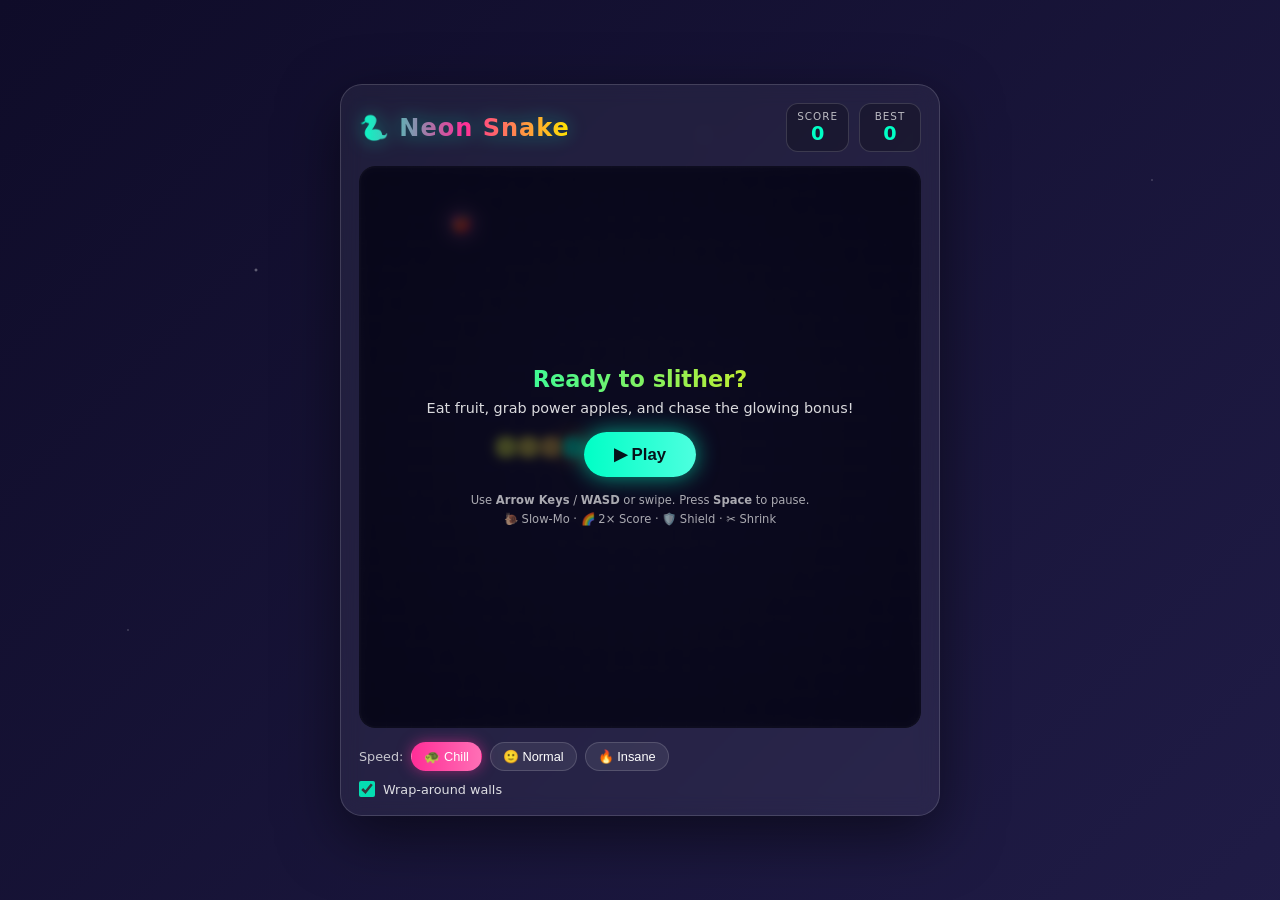
==== index.html @ bd268aad "Add files via upload" ====
<!DOCTYPE html>
<html lang="en">
<head>
  <meta charset="UTF-8" />
  <meta name="viewport" content="width=device-width, initial-scale=1.0" />
  <title>🐍 Neon Snake</title>
  <link rel="stylesheet" href="style.css" />
</head>
<body>
  <div class="stars"></div>

  <div class="game-wrap">
    <header class="topbar">
      <h1 class="title">🐍 Neon Snake</h1>
      <div class="scores">
        <div class="score-box">
          <span class="label">Score</span>
          <span id="score">0</span>
        </div>
        <div class="score-box">
          <span class="label">Best</span>
          <span id="best">0</span>
        </div>
      </div>
    </header>

    <div id="powerbar" class="powerbar"></div>

    <div class="canvas-holder">
      <canvas id="board" width="600" height="600"></canvas>

      <!-- Overlay screens -->
      <div id="overlay" class="overlay">
        <div class="overlay-card">
          <h2 id="overlay-title">Ready to slither?</h2>
          <p id="overlay-text">Eat fruit, grab power apples, and chase the glowing bonus!</p>
          <button id="start-btn" class="btn">▶ Play</button>
          <div class="hint">
            Use <b>Arrow Keys</b> / <b>WASD</b> or swipe. Press <b>Space</b> to pause.<br />
            🐌 Slow-Mo · 🌈 2× Score · 🛡️ Shield · ✂️ Shrink
          </div>
        </div>
      </div>
    </div>

    <div class="controls">
      <div class="mode-row">
        <span class="mode-label">Speed:</span>
        <button class="chip active" data-speed="140">🐢 Chill</button>
        <button class="chip" data-speed="100">🙂 Normal</button>
        <button class="chip" data-speed="65">🔥 Insane</button>
      </div>
      <div class="mode-row">
        <label class="toggle">
          <input type="checkbox" id="wrap-toggle" checked />
          <span>Wrap-around walls</span>
        </label>
      </div>
    </div>

    <!-- On-screen D-pad for touch -->
    <div class="dpad">
      <button class="dbtn up" data-dir="up">▲</button>
      <div class="dpad-mid">
        <button class="dbtn left" data-dir="left">◄</button>
        <button class="dbtn right" data-dir="right">►</button>
      </div>
      <button class="dbtn down" data-dir="down">▼</button>
    </div>
  </div>

  <script src="script.js"></script>
</body>
</html>
---- style.css ----
:root {
  --bg1: #0f0c29;
  --bg2: #302b63;
  --bg3: #24243e;
  --neon: #00ffc6;
  --neon2: #ff2e97;
  --accent: #ffe600;
  --panel: rgba(255, 255, 255, 0.06);
  --panel-border: rgba(255, 255, 255, 0.15);
}

* { box-sizing: border-box; margin: 0; padding: 0; }

body {
  min-height: 100vh;
  font-family: "Trebuchet MS", "Segoe UI", system-ui, sans-serif;
  color: #fff;
  display: flex;
  align-items: center;
  justify-content: center;
  overflow: hidden;
  background: linear-gradient(135deg, var(--bg1), var(--bg2), var(--bg3));
  background-size: 400% 400%;
  animation: bgShift 18s ease infinite;
}

@keyframes bgShift {
  0%   { background-position: 0% 50%; }
  50%  { background-position: 100% 50%; }
  100% { background-position: 0% 50%; }
}

/* Twinkling star field */
.stars {
  position: fixed;
  inset: 0;
  background-image:
    radial-gradient(2px 2px at 20% 30%, #fff, transparent),
    radial-gradient(2px 2px at 70% 60%, #fff, transparent),
    radial-gradient(1px 1px at 40% 80%, #fff, transparent),
    radial-gradient(1px 1px at 90% 20%, #fff, transparent),
    radial-gradient(2px 2px at 55% 15%, #fff, transparent),
    radial-gradient(1px 1px at 10% 70%, #fff, transparent);
  opacity: 0.5;
  animation: twinkle 4s ease-in-out infinite alternate;
  pointer-events: none;
}
@keyframes twinkle { from { opacity: 0.25; } to { opacity: 0.7; } }

.game-wrap {
  position: relative;
  z-index: 1;
  width: min(94vw, 600px);
  padding: 18px;
  border-radius: 22px;
  background: var(--panel);
  border: 1px solid var(--panel-border);
  backdrop-filter: blur(10px);
  box-shadow: 0 20px 60px rgba(0, 0, 0, 0.5);
}

.topbar {
  display: flex;
  align-items: center;
  justify-content: space-between;
  margin-bottom: 14px;
}

.title {
  font-size: 1.5rem;
  letter-spacing: 1px;
  background: linear-gradient(90deg, var(--neon), var(--neon2), var(--accent));
  -webkit-background-clip: text;
  background-clip: text;
  color: transparent;
  filter: drop-shadow(0 0 10px rgba(0, 255, 198, 0.4));
}

.scores { display: flex; gap: 10px; }
.score-box {
  display: flex;
  flex-direction: column;
  align-items: center;
  min-width: 62px;
  padding: 6px 10px;
  border-radius: 12px;
  background: rgba(0, 0, 0, 0.25);
  border: 1px solid var(--panel-border);
}
.score-box .label { font-size: 0.65rem; opacity: 0.7; text-transform: uppercase; letter-spacing: 1px; }
.score-box span:last-child { font-size: 1.2rem; font-weight: bold; color: var(--neon); }

/* Active power-up badges */
.powerbar {
  display: flex;
  flex-wrap: wrap;
  gap: 8px;
  min-height: 0;
  margin-bottom: 10px;
  justify-content: center;
}
.powerbar:empty { display: none; }
.pbadge {
  display: flex;
  align-items: center;
  gap: 6px;
  padding: 5px 12px;
  border-radius: 20px;
  font-size: 0.78rem;
  font-weight: bold;
  color: #06121a;
  animation: badgePop 0.25s ease;
  box-shadow: 0 0 16px rgba(255, 255, 255, 0.35);
}
.pbadge .time { font-variant-numeric: tabular-nums; opacity: 0.85; }
@keyframes badgePop {
  from { transform: scale(0.5); opacity: 0; }
  to { transform: scale(1); opacity: 1; }
}

.canvas-holder { position: relative; border-radius: 16px; overflow: hidden; }

#board {
  display: block;
  width: 100%;
  aspect-ratio: 1 / 1;
  height: auto;
  background:
    linear-gradient(rgba(255,255,255,0.03) 1px, transparent 1px) 0 0 / 25px 25px,
    linear-gradient(90deg, rgba(255,255,255,0.03) 1px, transparent 1px) 0 0 / 25px 25px,
    radial-gradient(circle at 50% 50%, #191933, #0a0a1a);
  border: 2px solid rgba(255, 255, 255, 0.12);
  border-radius: 16px;
}

/* Overlay */
.overlay {
  position: absolute;
  inset: 0;
  display: flex;
  align-items: center;
  justify-content: center;
  background: rgba(8, 6, 26, 0.72);
  backdrop-filter: blur(4px);
  transition: opacity 0.25s ease;
}
.overlay.hidden { opacity: 0; pointer-events: none; }

.overlay-card {
  text-align: center;
  padding: 22px;
  max-width: 88%;
}
.overlay-card h2 {
  font-size: 1.4rem;
  margin-bottom: 8px;
  background: linear-gradient(90deg, var(--neon), var(--accent));
  -webkit-background-clip: text; background-clip: text; color: transparent;
}
.overlay-card p { opacity: 0.85; margin-bottom: 16px; font-size: 0.9rem; }

.btn {
  font-size: 1.05rem;
  font-weight: bold;
  color: #06121a;
  padding: 12px 30px;
  border: none;
  border-radius: 40px;
  cursor: pointer;
  background: linear-gradient(90deg, var(--neon), #4dffdf);
  box-shadow: 0 0 22px rgba(0, 255, 198, 0.6);
  transition: transform 0.15s ease, box-shadow 0.15s ease;
}
.btn:hover { transform: translateY(-2px) scale(1.04); box-shadow: 0 0 34px rgba(0, 255, 198, 0.9); }
.btn:active { transform: scale(0.97); }

.hint { margin-top: 14px; font-size: 0.72rem; opacity: 0.65; line-height: 1.6; }

/* Controls */
.controls { margin-top: 14px; display: flex; flex-direction: column; gap: 10px; }
.mode-row { display: flex; align-items: center; gap: 8px; flex-wrap: wrap; }
.mode-label { font-size: 0.8rem; opacity: 0.75; }

.chip {
  font-size: 0.8rem;
  padding: 6px 12px;
  border-radius: 20px;
  cursor: pointer;
  color: #fff;
  background: rgba(255, 255, 255, 0.08);
  border: 1px solid var(--panel-border);
  transition: all 0.15s ease;
}
.chip:hover { background: rgba(255, 255, 255, 0.18); }
.chip.active {
  background: linear-gradient(90deg, var(--neon2), #ff6fb5);
  border-color: transparent;
  box-shadow: 0 0 14px rgba(255, 46, 151, 0.5);
}

.toggle { display: flex; align-items: center; gap: 8px; font-size: 0.8rem; opacity: 0.85; cursor: pointer; }
.toggle input { width: 16px; height: 16px; accent-color: var(--neon); cursor: pointer; }

/* D-pad */
.dpad {
  margin-top: 14px;
  display: none;
  flex-direction: column;
  align-items: center;
  gap: 6px;
}
.dpad-mid { display: flex; gap: 56px; }
.dbtn {
  width: 56px;
  height: 56px;
  font-size: 1.2rem;
  color: #fff;
  border: 1px solid var(--panel-border);
  border-radius: 14px;
  background: rgba(255, 255, 255, 0.08);
  cursor: pointer;
  user-select: none;
}
.dbtn:active { background: var(--neon); color: #06121a; }

@media (hover: none) and (pointer: coarse) {
  .dpad { display: flex; }
}

/* Score pop animation */
.floater {
  position: absolute;
  font-weight: bold;
  font-size: 1rem;
  color: var(--accent);
  text-shadow: 0 0 8px rgba(255, 230, 0, 0.8);
  pointer-events: none;
  animation: floatUp 0.8s ease-out forwards;
}
@keyframes floatUp {
  0% { transform: translateY(0) scale(0.6); opacity: 0; }
  20% { opacity: 1; transform: translateY(-4px) scale(1.1); }
  100% { transform: translateY(-34px) scale(1); opacity: 0; }
}

.shake { animation: shake 0.35s ease; }
@keyframes shake {
  0%,100% { transform: translateX(0); }
  25% { transform: translateX(-7px); }
  75% { transform: translateX(7px); }
}
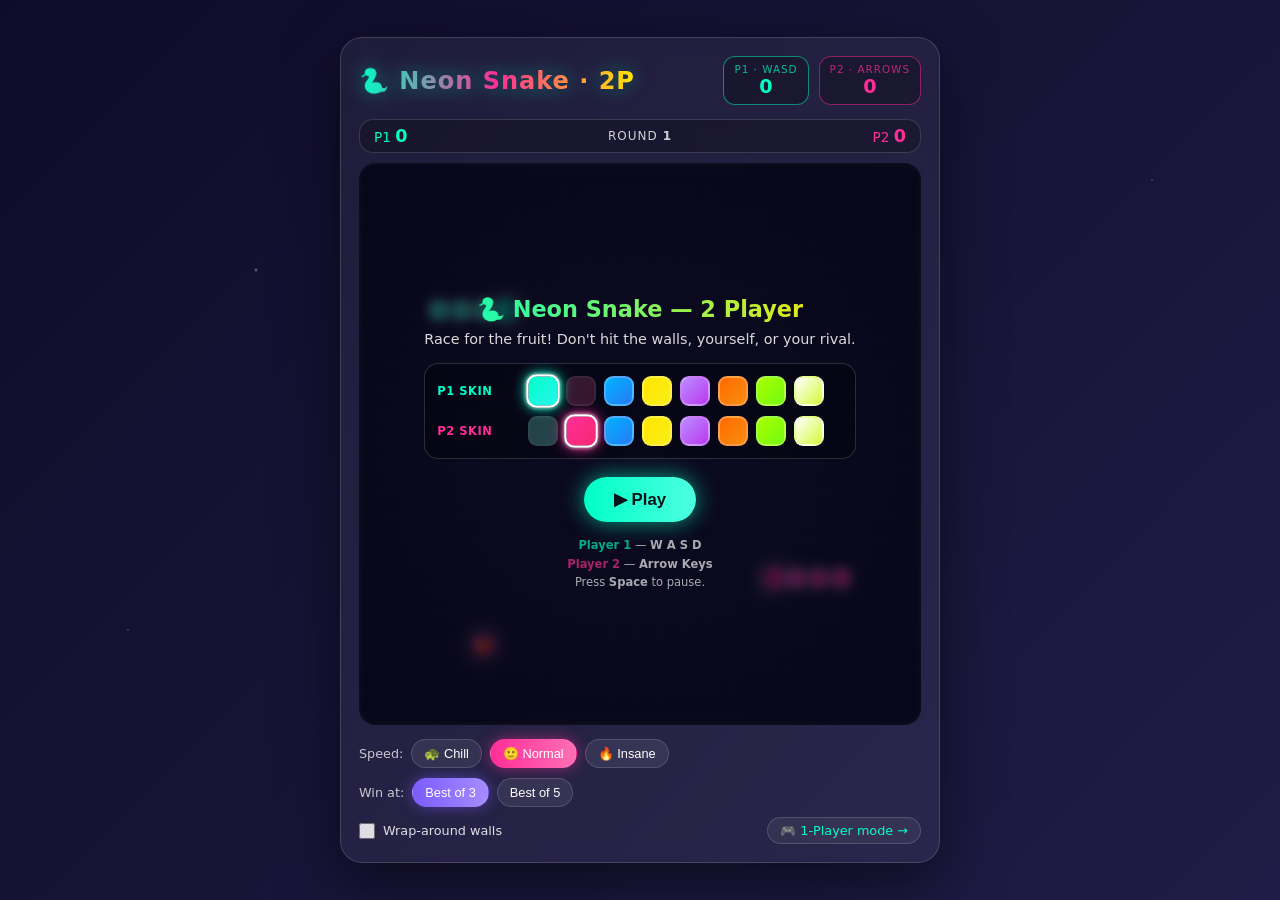
==== commit 1ef919d1: "Add files via upload" ====
--- a/index.html
+++ b/index.html
@@ -3,41 +3,60 @@
 <head>
   <meta charset="UTF-8" />
   <meta name="viewport" content="width=device-width, initial-scale=1.0" />
-  <title>🐍 Neon Snake</title>
+  <title>🐍 Neon Snake — 2 Player</title>
   <link rel="stylesheet" href="style.css" />
+  <link rel="stylesheet" href="multiplayer.css" />
 </head>
 <body>
   <div class="stars"></div>
 
   <div class="game-wrap">
     <header class="topbar">
-      <h1 class="title">🐍 Neon Snake</h1>
+      <h1 class="title">🐍 Neon Snake · 2P</h1>
       <div class="scores">
-        <div class="score-box">
-          <span class="label">Score</span>
-          <span id="score">0</span>
+        <div class="score-box p1">
+          <span class="label">P1 · WASD</span>
+          <span id="score1">0</span>
         </div>
-        <div class="score-box">
-          <span class="label">Best</span>
-          <span id="best">0</span>
+        <div class="score-box p2">
+          <span class="label">P2 · Arrows</span>
+          <span id="score2">0</span>
         </div>
       </div>
     </header>
 
-    <div id="powerbar" class="powerbar"></div>
+    <div id="winbar" class="winbar">
+      <span class="wins p1">P1 <b id="wins1">0</b></span>
+      <span class="round">Round <b id="round">1</b></span>
+      <span class="wins p2">P2 <b id="wins2">0</b></span>
+    </div>
 
     <div class="canvas-holder">
       <canvas id="board" width="600" height="600"></canvas>
 
-      <!-- Overlay screens -->
       <div id="overlay" class="overlay">
         <div class="overlay-card">
-          <h2 id="overlay-title">Ready to slither?</h2>
-          <p id="overlay-text">Eat fruit, grab power apples, and chase the glowing bonus!</p>
+          <h2 id="overlay-title">🐍 Neon Snake — 2 Player</h2>
+          <p id="overlay-text">
+            Race for the fruit! Don't hit the walls, yourself, or your rival.
+          </p>
+
+          <div id="skin-pick" class="skin-pick">
+            <div class="skin-row">
+              <span class="skin-label p1">P1 skin</span>
+              <div class="swatches" id="swatches1"></div>
+            </div>
+            <div class="skin-row">
+              <span class="skin-label p2">P2 skin</span>
+              <div class="swatches" id="swatches2"></div>
+            </div>
+          </div>
+
           <button id="start-btn" class="btn">▶ Play</button>
           <div class="hint">
-            Use <b>Arrow Keys</b> / <b>WASD</b> or swipe. Press <b>Space</b> to pause.<br />
-            🐌 Slow-Mo · 🌈 2× Score · 🛡️ Shield · ✂️ Shrink
+            <b class="p1">Player 1</b> — <b>W A S D</b><br />
+            <b class="p2">Player 2</b> — <b>Arrow Keys</b><br />
+            Press <b>Space</b> to pause.
           </div>
         </div>
       </div>
@@ -46,29 +65,43 @@
     <div class="controls">
       <div class="mode-row">
         <span class="mode-label">Speed:</span>
-        <button class="chip active" data-speed="140">🐢 Chill</button>
-        <button class="chip" data-speed="100">🙂 Normal</button>
+        <button class="chip" data-speed="140">🐢 Chill</button>
+        <button class="chip active" data-speed="100">🙂 Normal</button>
         <button class="chip" data-speed="65">🔥 Insane</button>
       </div>
       <div class="mode-row">
+        <span class="mode-label">Win at:</span>
+        <button class="chip winchip active" data-wins="3">Best of 3</button>
+        <button class="chip winchip" data-wins="5">Best of 5</button>
+      </div>
+      <div class="mode-row">
         <label class="toggle">
-          <input type="checkbox" id="wrap-toggle" checked />
+          <input type="checkbox" id="wrap-toggle" />
           <span>Wrap-around walls</span>
         </label>
+        <a class="mode-link" href="single.html">🎮 1-Player mode →</a>
       </div>
     </div>
 
-    <!-- On-screen D-pad for touch -->
-    <div class="dpad">
-      <button class="dbtn up" data-dir="up">▲</button>
-      <div class="dpad-mid">
-        <button class="dbtn left" data-dir="left">◄</button>
-        <button class="dbtn right" data-dir="right">►</button>
+    <!-- Dual on-screen D-pads for phones -->
+    <div class="touch-controls">
+      <div class="pad p1" data-player="1">
+        <div class="pad-title">P1</div>
+        <button class="tbtn up"    data-dir="up">▲</button>
+        <button class="tbtn left"  data-dir="left">◄</button>
+        <button class="tbtn down"  data-dir="down">▼</button>
+        <button class="tbtn right" data-dir="right">►</button>
       </div>
-      <button class="dbtn down" data-dir="down">▼</button>
+      <div class="pad p2" data-player="2">
+        <div class="pad-title">P2</div>
+        <button class="tbtn up"    data-dir="up">▲</button>
+        <button class="tbtn left"  data-dir="left">◄</button>
+        <button class="tbtn down"  data-dir="down">▼</button>
+        <button class="tbtn right" data-dir="right">►</button>
+      </div>
     </div>
   </div>
 
-  <script src="script.js"></script>
+  <script src="multiplayer.js"></script>
 </body>
 </html>
--- a/style.css
+++ b/style.css
@@ -201,6 +201,19 @@
 .toggle { display: flex; align-items: center; gap: 8px; font-size: 0.8rem; opacity: 0.85; cursor: pointer; }
 .toggle input { width: 16px; height: 16px; accent-color: var(--neon); cursor: pointer; }
 
+.mode-link {
+  margin-left: auto;
+  font-size: 0.8rem;
+  color: var(--neon);
+  text-decoration: none;
+  padding: 5px 12px;
+  border-radius: 20px;
+  border: 1px solid var(--panel-border);
+  background: rgba(255, 255, 255, 0.06);
+  transition: background 0.15s ease, transform 0.15s ease;
+}
+.mode-link:hover { background: rgba(255, 255, 255, 0.16); transform: translateY(-1px); }
+
 /* D-pad */
 .dpad {
   margin-top: 14px;
--- a/multiplayer.css
+++ b/multiplayer.css
@@ -0,0 +1,177 @@
+/* ===== 2-Player additions + mobile fit ===== */
+
+:root {
+  --p1: #00ffc6;   /* player 1 — neon green */
+  --p1-glow: #b0ffe6;
+  --p2: #ff2e97;   /* player 2 — neon pink */
+  --p2-glow: #ffb3d6;
+}
+
+.p1 { color: var(--p1); }
+.p2 { color: var(--p2); }
+
+.score-box.p1 { border-color: rgba(0, 255, 198, 0.5); }
+.score-box.p2 { border-color: rgba(255, 46, 151, 0.5); }
+.score-box.p1 span:last-child { color: var(--p1); }
+.score-box.p2 span:last-child { color: var(--p2); }
+.score-box .label { white-space: nowrap; }
+
+/* Round / wins bar */
+.winbar {
+  display: flex;
+  align-items: center;
+  justify-content: space-between;
+  gap: 10px;
+  margin-bottom: 10px;
+  padding: 6px 14px;
+  border-radius: 14px;
+  background: rgba(0, 0, 0, 0.25);
+  border: 1px solid var(--panel-border);
+  font-size: 0.85rem;
+}
+.winbar .wins b { font-size: 1.1rem; }
+.winbar .round { opacity: 0.8; font-size: 0.75rem; text-transform: uppercase; letter-spacing: 1px; }
+
+.winchip[data-wins].active {
+  background: linear-gradient(90deg, #7b5cff, #a68cff);
+  box-shadow: 0 0 14px rgba(123, 92, 255, 0.5);
+}
+
+/* ===== Snake skin picker ===== */
+.skin-pick {
+  display: flex;
+  flex-direction: column;
+  gap: 10px;
+  margin: 6px 0 18px;
+  padding: 12px;
+  border-radius: 14px;
+  background: rgba(0, 0, 0, 0.28);
+  border: 1px solid var(--panel-border);
+}
+.skin-row {
+  display: flex;
+  align-items: center;
+  gap: 10px;
+}
+.skin-label {
+  flex: 0 0 62px;
+  text-align: left;
+  font-size: 0.72rem;
+  font-weight: bold;
+  letter-spacing: 0.5px;
+  text-transform: uppercase;
+}
+.swatches {
+  display: flex;
+  flex-wrap: wrap;
+  gap: 8px;
+  flex: 1;
+  justify-content: center;
+}
+.swatch {
+  width: 30px;
+  height: 30px;
+  border-radius: 9px;
+  cursor: pointer;
+  border: 2px solid rgba(255, 255, 255, 0.25);
+  padding: 0;
+  transition: transform 0.12s ease, box-shadow 0.12s ease, border-color 0.12s ease;
+}
+.swatch:hover { transform: translateY(-2px) scale(1.06); }
+.swatch.active {
+  border-color: #fff;
+  box-shadow: 0 0 12px currentColor, 0 0 4px #fff;
+  transform: scale(1.12);
+}
+.swatch:disabled {
+  opacity: 0.28;
+  cursor: not-allowed;
+  transform: none;
+  filter: grayscale(0.5);
+}
+
+/* ===== Dual touch D-pads (mobile) ===== */
+.touch-controls {
+  margin-top: 14px;
+  display: none;
+  justify-content: space-between;
+  gap: 12px;
+}
+.pad {
+  display: grid;
+  grid-template-columns: repeat(3, 1fr);
+  grid-template-rows: repeat(3, 1fr);
+  gap: 6px;
+  flex: 1;
+  max-width: 190px;
+}
+.pad-title {
+  grid-column: 1 / 4;
+  text-align: center;
+  font-size: 0.7rem;
+  font-weight: bold;
+  letter-spacing: 1px;
+  opacity: 0.9;
+}
+.pad .tbtn {
+  aspect-ratio: 1 / 1;
+  font-size: 1.1rem;
+  color: #fff;
+  border: 1px solid var(--panel-border);
+  border-radius: 12px;
+  background: rgba(255, 255, 255, 0.08);
+  cursor: pointer;
+  user-select: none;
+  -webkit-user-select: none;
+  touch-action: manipulation;
+  display: flex;
+  align-items: center;
+  justify-content: center;
+}
+.pad .tbtn:active { transform: scale(0.92); }
+.pad.p1 .tbtn:active { background: var(--p1); color: #06121a; }
+.pad.p2 .tbtn:active { background: var(--p2); color: #06121a; }
+.pad .up    { grid-column: 2; grid-row: 2; }
+.pad .left  { grid-column: 1; grid-row: 3; }
+.pad .down  { grid-column: 2; grid-row: 3; }
+.pad .right { grid-column: 3; grid-row: 3; }
+
+/* Show D-pads on touch devices; keep everything on one screen */
+@media (hover: none) and (pointer: coarse) {
+  .touch-controls { display: flex; }
+  .controls { gap: 6px; }
+}
+
+/* ===== Compact layout so it fits a phone without scrolling ===== */
+@media (max-width: 640px) {
+  body { overflow-y: auto; }
+  .game-wrap {
+    width: 100vw;
+    min-height: 100vh;
+    padding: 10px;
+    border-radius: 0;
+    display: flex;
+    flex-direction: column;
+  }
+  .topbar { margin-bottom: 8px; }
+  .title { font-size: 1.15rem; }
+  .score-box { min-width: 54px; padding: 4px 8px; }
+  .score-box .label { font-size: 0.58rem; }
+  .score-box span:last-child { font-size: 1rem; }
+  .winbar { font-size: 0.78rem; padding: 5px 10px; margin-bottom: 8px; }
+  .controls { margin-top: 10px; }
+  .mode-row { gap: 6px; }
+  .chip { padding: 5px 10px; font-size: 0.72rem; }
+  .mode-label { font-size: 0.72rem; }
+  .hint { font-size: 0.68rem; }
+  .overlay-card h2 { font-size: 1.15rem; }
+  .overlay-card p { font-size: 0.8rem; margin-bottom: 10px; }
+  .skin-pick { padding: 10px; gap: 8px; margin: 4px 0 14px; }
+  .swatch { width: 34px; height: 34px; } /* bigger tap target */
+  .skin-label { flex-basis: 54px; font-size: 0.66rem; }
+}
+
+/* Very short screens (landscape phones): shrink the non-canvas chrome */
+@media (max-height: 520px) {
+  .winbar, .controls .mode-row:nth-child(2) { display: none; }
+}
